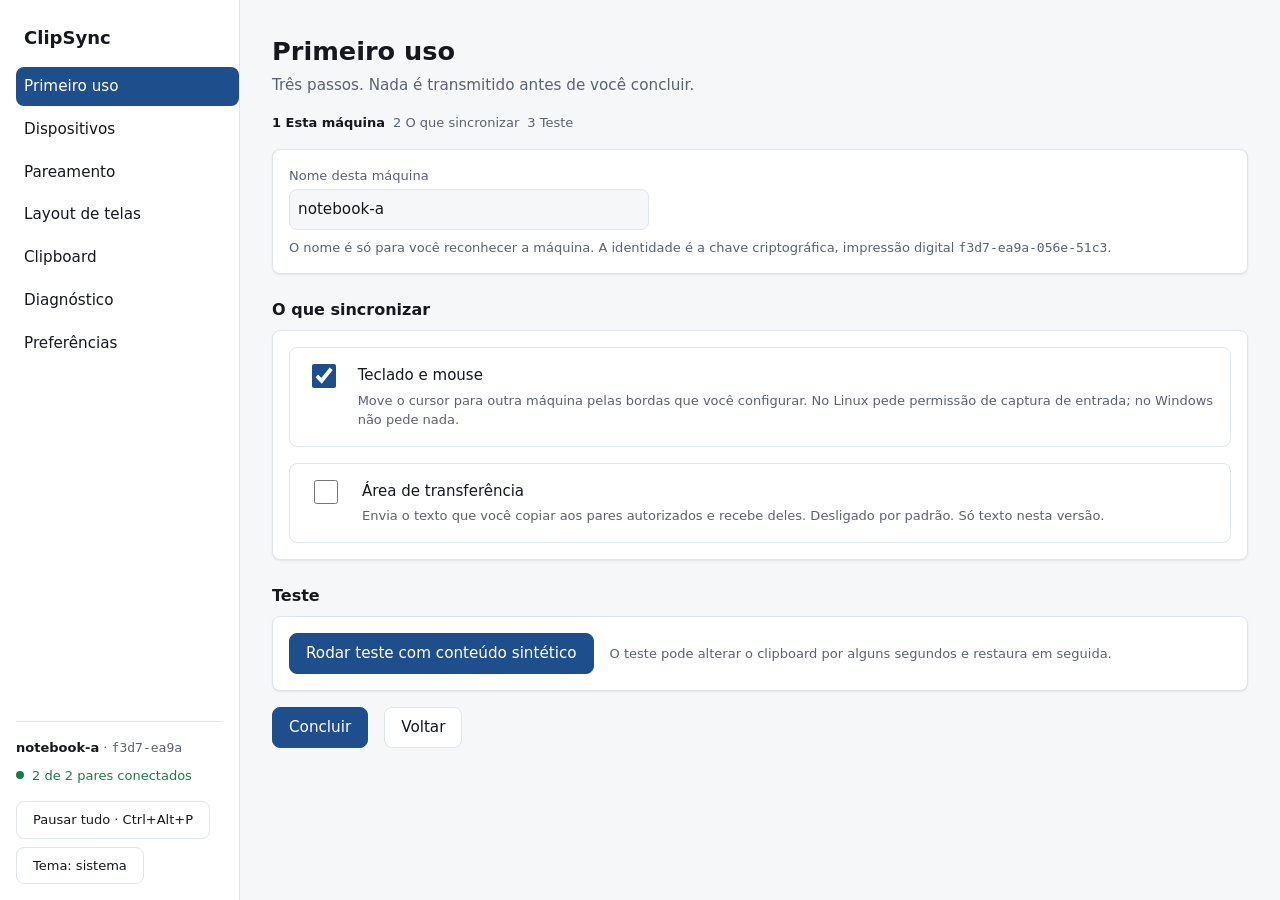
==== docs/telas/index.html @ 0b97f26d "adiciona o protótipo navegável das sete telas da interface" ====
<!doctype html>
<html lang="pt-BR">
<head>
<meta charset="utf-8">
<meta name="viewport" content="width=device-width, initial-scale=1">
<title>ClipSync · protótipo das telas</title>
<meta name="description" content="Protótipo navegável das sete telas do ClipSync: onboarding, dispositivos, pareamento, layout de telas, clipboard, diagnóstico e preferências.">
<meta name="author" content="João Pedro · montesouza.dev">
<style>
:root{--bg:#f6f7f9;--panel:#ffffff;--text:#15181d;--muted:#5b6270;--line:#dfe3ea;--accent:#1f4e8c;--accent-text:#ffffff;--ok:#1d7a4a;--warn:#9a6700;--err:#b4232c;--radius:8px;--shadow:0 1px 2px rgba(20,24,32,.08);--mono:"Geist Mono","JetBrains Mono",ui-monospace,SFMono-Regular,Menlo,monospace;--sans:Inter,"Inter Variable",system-ui,-apple-system,"Segoe UI",Roboto,sans-serif;--head:Geist,"Plus Jakarta Sans",Inter,system-ui,sans-serif}
@media (prefers-color-scheme:dark){:root:not([data-theme="light"]){--bg:#111418;--panel:#181c22;--text:#e8ebf0;--muted:#9aa3b2;--line:#2a3039;--accent:#7fb0f0;--accent-text:#0c1a2b;--ok:#5cc48a;--warn:#e2b23a;--err:#f07178;--shadow:0 1px 2px rgba(0,0,0,.4)}}
:root[data-theme="dark"]{--bg:#111418;--panel:#181c22;--text:#e8ebf0;--muted:#9aa3b2;--line:#2a3039;--accent:#7fb0f0;--accent-text:#0c1a2b;--ok:#5cc48a;--warn:#e2b23a;--err:#f07178;--shadow:0 1px 2px rgba(0,0,0,.4)}
*{box-sizing:border-box}html,body{margin:0;height:100%}
body{background:var(--bg);color:var(--text);font-family:var(--sans);font-size:clamp(14px,.95rem,16px);line-height:1.5}
.app{display:grid;grid-template-columns:240px 1fr;min-height:100vh}
nav{background:var(--panel);border-right:1px solid var(--line);display:flex;flex-direction:column;padding:16px}
.brand{font-family:var(--head);font-weight:600;font-size:18px;padding:8px 8px 16px}
nav button.tab{all:unset;cursor:pointer;display:block;width:100%;padding:8px;border-radius:var(--radius);margin-bottom:4px}
nav button.tab:hover{background:var(--bg)}nav button.tab[aria-current="page"]{background:var(--accent);color:var(--accent-text)}
nav button:focus-visible,button:focus-visible,input:focus-visible,select:focus-visible{outline:2px solid var(--accent);outline-offset:2px}
.navfoot{margin-top:auto;font-size:13px;color:var(--muted);border-top:1px solid var(--line);padding-top:16px}
.navfoot b{color:var(--text);font-weight:600}
main{padding:clamp(16px,3vw,32px);max-width:1040px}
h1{font-family:var(--head);font-size:clamp(22px,2vw,28px);margin:0 0 4px;font-weight:600}
h2{font-family:var(--head);font-size:16px;margin:24px 0 8px;font-weight:600}
.lead{color:var(--muted);margin:0 0 16px}
.card{background:var(--panel);border:1px solid var(--line);border-radius:var(--radius);box-shadow:var(--shadow);padding:16px;margin-bottom:16px}
.row{display:flex;gap:16px;flex-wrap:wrap;align-items:center}
.btn{font:inherit;border:1px solid var(--line);background:var(--panel);color:var(--text);padding:8px 16px;border-radius:var(--radius);cursor:pointer}
.btn.primary{background:var(--accent);color:var(--accent-text);border-color:var(--accent)}
.btn.danger{color:var(--err);border-color:var(--err)}
.btn[disabled]{opacity:.5;cursor:default}
label{display:block;font-size:13px;color:var(--muted);margin-bottom:4px}
input[type=text],select{font:inherit;width:100%;max-width:360px;padding:8px;border:1px solid var(--line);border-radius:var(--radius);background:var(--bg);color:var(--text)}
.mono{font-family:var(--mono);font-variant-numeric:tabular-nums}
.code{font-family:var(--mono);font-size:clamp(32px,4vw,48px);letter-spacing:.08em;text-align:center;padding:16px;border:1px dashed var(--line);border-radius:var(--radius)}
table{width:100%;border-collapse:collapse;font-size:14px}th,td{text-align:left;padding:8px;border-bottom:1px solid var(--line);vertical-align:top}th{color:var(--muted);font-weight:500}
td.num,th.num{font-family:var(--mono);font-variant-numeric:tabular-nums}
.state{display:inline-flex;align-items:center;gap:8px;font-size:13px}
.state::before{content:"";width:8px;height:8px;border-radius:50%;background:currentColor}
.ok{color:var(--ok)}.warn{color:var(--warn)}.err{color:var(--err)}.muted{color:var(--muted)}
.switch{display:flex;align-items:flex-start;gap:16px;padding:16px;border:1px solid var(--line);border-radius:var(--radius)}
.switch input{width:40px;height:24px;margin:0;accent-color:var(--accent)}
.steps{display:flex;gap:8px;margin-bottom:16px;font-size:13px;color:var(--muted)}.steps span[aria-current]{color:var(--text);font-weight:600}
.canvas{position:relative;height:360px;border:1px solid var(--line);border-radius:var(--radius);background:var(--bg);overflow:hidden}
.mon{position:absolute;border:2px solid var(--line);border-radius:4px;background:var(--panel);font-size:12px;padding:4px 8px;font-family:var(--mono)}
.mon.sel{border-color:var(--accent)}.seg{position:absolute;background:var(--accent);width:4px;border-radius:2px}
.link{position:absolute;height:2px;background:var(--accent);opacity:.6}
.kv{display:grid;grid-template-columns:180px 1fr;gap:8px 16px;font-size:14px}.kv dt{color:var(--muted)}.kv dd{margin:0}
.inbox-item{display:grid;grid-template-columns:1fr auto;gap:8px;padding:8px 0;border-bottom:1px solid var(--line)}
details summary{cursor:pointer;color:var(--accent)}
.empty{padding:32px;text-align:center;color:var(--muted);border:1px dashed var(--line);border-radius:var(--radius)}
.view{display:none}.view[data-active]{display:block}
footer{margin-top:32px;font-size:13px;color:var(--muted)}
@media (max-width:760px){.app{grid-template-columns:1fr}nav{border-right:0;border-bottom:1px solid var(--line)}}
</style>
</head>
<body>
<div class="app">
<nav aria-label="Seções">
  <div class="brand">ClipSync</div>
  <button class="tab" data-view="onboarding" aria-current="page">Primeiro uso</button>
  <button class="tab" data-view="dispositivos">Dispositivos</button>
  <button class="tab" data-view="pareamento">Pareamento</button>
  <button class="tab" data-view="layout">Layout de telas</button>
  <button class="tab" data-view="clipboard">Clipboard</button>
  <button class="tab" data-view="diagnostico">Diagnóstico</button>
  <button class="tab" data-view="preferencias">Preferências</button>
  <div class="navfoot">
    <div><b>notebook-a</b> · <span class="mono">f3d7-ea9a</span></div>
    <div class="state ok" style="margin-top:8px">2 de 2 pares conectados</div>
    <div style="margin-top:16px"><button class="btn" id="pausa" aria-pressed="false">Pausar tudo · Ctrl+Alt+P</button></div>
    <div style="margin-top:8px"><button class="btn" id="tema">Tema: sistema</button></div>
  </div>
</nav>
<main>

<section class="view" id="onboarding" data-active>
  <h1>Primeiro uso</h1>
  <p class="lead">Três passos. Nada é transmitido antes de você concluir.</p>
  <div class="steps"><span aria-current="step">1 Esta máquina</span><span>2 O que sincronizar</span><span>3 Teste</span></div>
  <div class="card">
    <label for="nome">Nome desta máquina</label>
    <input type="text" id="nome" value="notebook-a">
    <p class="muted" style="font-size:13px;margin:8px 0 0">O nome é só para você reconhecer a máquina. A identidade é a chave criptográfica, impressão digital <span class="mono">f3d7-ea9a-056e-51c3</span>.</p>
  </div>
  <h2>O que sincronizar</h2>
  <div class="card" style="display:grid;gap:16px">
    <div class="switch"><input type="checkbox" checked id="m-input" aria-describedby="d-input"><div><label for="m-input" style="color:var(--text);font-size:15px">Teclado e mouse</label><div id="d-input" class="muted" style="font-size:13px">Move o cursor para outra máquina pelas bordas que você configurar. No Linux pede permissão de captura de entrada; no Windows não pede nada.</div></div></div>
    <div class="switch"><input type="checkbox" id="m-clip" aria-describedby="d-clip"><div><label for="m-clip" style="color:var(--text);font-size:15px">Área de transferência</label><div id="d-clip" class="muted" style="font-size:13px">Envia o texto que você copiar aos pares autorizados e recebe deles. Desligado por padrão. Só texto nesta versão.</div></div></div>
  </div>
  <h2>Teste</h2>
  <div class="card row"><button class="btn primary">Rodar teste com conteúdo sintético</button><span class="muted" style="font-size:13px">O teste pode alterar o clipboard por alguns segundos e restaura em seguida.</span></div>
  <div class="row"><button class="btn primary">Concluir</button><button class="btn">Voltar</button></div>
</section>

<section class="view" id="dispositivos">
  <h1>Dispositivos</h1>
  <p class="lead">Quem pode enviar, quem pode receber e quem pode controlar esta máquina.</p>
  <div class="row" style="margin-bottom:16px"><button class="btn primary">Parear novo dispositivo</button></div>
  <div class="card" style="padding:0">
  <table>
    <thead><tr><th>Nome</th><th>Estado</th><th>Endereço</th><th>Clipboard</th><th>Controle</th><th>Última atividade</th></tr></thead>
    <tbody>
      <tr><td><b>pc-pessoal</b><div class="mono muted" style="font-size:12px">aa31-537a</div></td><td><span class="state ok">conectado</span></td><td class="num">192.168.115.30:47800</td><td>envia e recebe</td><td>controla esta máquina</td><td class="num">há 2 min</td></tr>
      <tr><td><b>pc-de-casa</b><div class="mono muted" style="font-size:12px">1bc6-7a55</div></td><td><span class="state warn">offline</span></td><td class="num">192.168.115.41:47800</td><td>só recebe</td><td>não</td><td class="num">ontem, 22:14</td></tr>
      <tr><td><b>notebook-antigo</b><div class="mono muted" style="font-size:12px">817a-ab9c</div></td><td><span class="state err">bloqueado: chave mudou</span></td><td class="num">192.168.115.55:47800</td><td>pausado</td><td>não</td><td class="num">12 out</td></tr>
    </tbody>
  </table>
  </div>
  <h2>pc-pessoal</h2>
  <div class="card">
    <div class="kv"><dt>Permissões que esta máquina concede</dt><dd>
      <div class="row"><label style="margin:0"><input type="checkbox" checked> pode me enviar clipboard</label><label style="margin:0"><input type="checkbox" checked> pode receber meu clipboard</label><label style="margin:0"><input type="checkbox" checked> pode controlar meu teclado e mouse</label></div>
      <p class="muted" style="font-size:13px;margin:8px 0 0">Conceder controle é confiança total: esse dispositivo pode digitar e clicar qualquer coisa aqui enquanto estiver autorizado.</p></dd></div>
    <div class="row" style="margin-top:16px"><button class="btn">Pausar este par</button><button class="btn">Reparear</button><button class="btn danger">Revogar</button></div>
  </div>
</section>

<section class="view" id="pareamento">
  <h1>Pareamento</h1>
  <p class="lead">Confirme o mesmo código nas duas máquinas. O código vem da conexão, não da rede.</p>
  <div class="card">
    <div class="row" style="margin-bottom:16px"><button class="btn primary" aria-pressed="true">Aceitar pareamento</button><button class="btn">Conectar a outra máquina</button></div>
    <div class="kv"><dt>Endereço desta máquina</dt><dd class="mono">192.168.115.12:47900</dd><dt>Tempo restante</dt><dd class="mono">1:42</dd></div>
    <div style="margin:16px 0 8px">Par: <b>pc-pessoal</b> · <span class="mono">aa31-537a-d810-b104</span> · módulos: clipboard, input</div>
    <div class="code">241 015</div>
    <p style="margin:16px 0 8px">Confirme que a outra máquina mostra o mesmo código.</p>
    <div class="row"><button class="btn primary">São iguais</button><button class="btn danger">São diferentes, cancelar</button></div>
  </div>
  <h2>Permissões iniciais</h2>
  <div class="card">
    <div class="row"><label style="margin:0"><input type="checkbox" checked> recebe clipboard</label><label style="margin:0"><input type="checkbox" checked> envia clipboard</label><label style="margin:0"><input type="checkbox"> pode me controlar</label></div>
    <div class="row" style="margin-top:16px"><button class="btn primary">Concluir</button></div>
  </div>
</section>

<section class="view" id="layout">
  <h1>Layout de telas</h1>
  <p class="lead">Ligue um trecho de borda de um monitor à borda de um monitor de outra máquina. Bordas entre monitores da mesma máquina não cruzam.</p>
  <div class="canvas" aria-label="Monitores em escala">
    <div class="mon" style="left:32px;top:72px;width:240px;height:135px">pc-pessoal · DP-1<br>2560×1440</div>
    <div class="mon sel" style="left:280px;top:72px;width:240px;height:135px">pc-pessoal · HDMI-1<br>1920×1080</div>
    <div class="seg" style="left:518px;top:140px;height:66px" aria-label="segmento selecionado: metade inferior da borda direita"></div>
    <div class="link" style="left:522px;top:172px;width:120px"></div>
    <div class="mon" style="left:642px;top:150px;width:192px;height:108px">notebook-a · eDP-1<br>1920×1080</div>
    <div class="mon" style="left:32px;top:250px;width:192px;height:108px;border-style:dashed">pc-de-casa · offline<br>1920×1080</div>
  </div>
  <div class="card" style="margin-top:16px">
    <div class="kv">
      <dt>Segmento selecionado</dt><dd>pc-pessoal · HDMI-1 · borda direita · de 50% a 100%</dd>
      <dt>Destino</dt><dd><select><option>notebook-a · eDP-1 · borda esquerda</option><option>pc-de-casa · eDP-1 · borda esquerda</option></select></dd>
      <dt>Atalho direto</dt><dd class="mono">Ctrl+Alt+2</dd>
    </div>
    <div class="row" style="margin-top:16px"><button class="btn primary">Salvar ligação</button><button class="btn danger">Remover</button></div>
  </div>
  <div class="card">
    <h2 style="margin-top:0">Ligações</h2>
    <table><thead><tr><th>De</th><th>Para</th><th>Atalho</th><th></th></tr></thead><tbody>
      <tr><td>pc-pessoal · HDMI-1 · direita 50–100%</td><td>notebook-a · eDP-1 · esquerda</td><td class="num">Ctrl+Alt+2</td><td><button class="btn">Remover</button></td></tr>
    </tbody></table>
    <div class="row" style="margin-top:16px"><label style="margin:0"><input type="checkbox" checked> cantos mortos (8 px)</label><label style="margin:0"><input type="checkbox"> travar nesta tela · Scroll Lock</label><button class="btn">Copiar layout para os pares</button></div>
  </div>
</section>

<section class="view" id="clipboard">
  <h1>Clipboard</h1>
  <p class="lead">Texto copiado aqui vai aos pares autorizados. O que chega fica na caixa até você decidir.</p>
  <div class="card">
    <div class="kv">
      <dt>Módulo</dt><dd><span class="state ok">ligado</span> · adaptador <span class="mono">x11-xfixes</span> via XWayland · plataforma: validada para texto</dd>
      <dt>Modo</dt><dd><select><option>automático: aplica e registra na caixa</option><option>manual: só caixa</option><option>com confirmação</option></select></dd>
      <dt>Interruptores</dt><dd class="row"><label style="margin:0"><input type="checkbox"> pausar captura</label><label style="margin:0"><input type="checkbox"> modo privado (nada entra nem sai)</label></dd>
    </div>
  </div>
  <h2>Caixa de recebidos</h2>
  <div class="card">
    <div class="inbox-item"><div><b>pc-pessoal</b> · <span class="num">15:40:37</span> · texto · <span class="num">10 bytes</span> · <span class="state ok">aplicado</span><details><summary>Mostrar prévia</summary><div class="mono" style="margin-top:8px">olá ção</div></details></div><div class="row"><button class="btn">Copiar</button><button class="btn">Descartar</button></div></div>
    <div class="inbox-item"><div><b>pc-de-casa</b> · <span class="num">15:12:03</span> · texto · <span class="num">2,1 KiB</span> · <span class="state warn">recusado: pausado</span></div><div class="row"><button class="btn" disabled>Copiar</button><button class="btn">Descartar</button></div></div>
    <p class="muted" style="font-size:13px;margin:16px 0 0">Itens expiram em 10 minutos e não são gravados em disco nesta versão.</p>
  </div>
</section>

<section class="view" id="diagnostico">
  <h1>Diagnóstico</h1>
  <p class="lead">O que o sistema oferece, o que o ClipSync está usando e por que algo foi bloqueado.</p>
  <div class="card"><h2 style="margin-top:0">Sistema</h2><div class="kv">
    <dt>Sistema operacional</dt><dd>Ubuntu 26.04.1 LTS · GNOME 50.1 · Wayland</dd>
    <dt>XWayland</dt><dd><span class="state ok">DISPLAY=:0, servidor X11 respondendo</span></dd>
    <dt>Portais</dt><dd>InputCapture v1 · RemoteDesktop v2 · teclado, ponteiro, touchscreen</dd>
    <dt>Monitores</dt><dd class="mono">eDP-1 1920×1080 @ 0,0</dd>
  </div></div>
  <div class="card"><h2 style="margin-top:0">Adaptadores</h2><div class="kv">
    <dt>Clipboard</dt><dd><span class="state ok">x11-xfixes</span> · data-control ausente no compositor: observação pela ponte XWayland</dd>
    <dt>Captura</dt><dd><span class="state ok">portal-inputcapture</span> · 1 diálogo por sessão</dd>
    <dt>Emulação</dt><dd><span class="state ok">portal-remotedesktop</span> · token salvo, sem novo diálogo</dd>
  </div></div>
  <div class="card"><h2 style="margin-top:0">Conflitos</h2>
    <div class="state warn">Input Leap em execução (Flatpak, cliente de 192.168.115.30): os dois podem disputar teclado e mouse. Pause um deles.</div>
    <div class="state ok" style="margin-top:8px">Barrier não detectado</div>
  </div>
  <div class="card"><h2 style="margin-top:0">Rede e últimos bloqueios</h2>
    <table><thead><tr><th>Par</th><th>RTT</th><th>Entrada p95</th><th>Último bloqueio</th></tr></thead><tbody>
      <tr><td>pc-pessoal</td><td class="num">1,2 ms</td><td class="num">0,4 ms</td><td class="muted">nenhum</td></tr>
      <tr><td>pc-de-casa</td><td class="num">—</td><td class="num">—</td><td>15:12 · oferta recusada: pausado</td></tr>
    </tbody></table>
    <div class="row" style="margin-top:16px"><button class="btn">Exportar pacote de suporte</button><span class="muted" style="font-size:13px">Mostra o que vai no pacote antes de gerar; sem conteúdo de clipboard, teclas ou chaves.</span></div>
  </div>
</section>

<section class="view" id="preferencias">
  <h1>Preferências</h1>
  <p class="lead">Atalhos, inicialização, notificações e aparência.</p>
  <div class="card"><h2 style="margin-top:0">Atalhos</h2><table><tbody>
    <tr><td>Abrir o ClipSync</td><td class="num">Ctrl+Alt+C</td><td><button class="btn">Alterar</button></td></tr>
    <tr><td>Pausar tudo</td><td class="num">Ctrl+Alt+P</td><td><button class="btn">Alterar</button></td></tr>
    <tr><td>Enviar clipboard uma vez</td><td class="num">Ctrl+Alt+S</td><td><button class="btn">Alterar</button></td></tr>
    <tr><td>Travar nesta tela</td><td class="num">Scroll Lock</td><td><button class="btn">Alterar</button></td></tr>
  </tbody></table></div>
  <div class="card"><h2 style="margin-top:0">Inicialização</h2><label style="margin:0;color:var(--text)"><input type="checkbox"> iniciar o agente com a sessão (pede confirmação uma vez)</label></div>
  <div class="card"><h2 style="margin-top:0">Notificações</h2>
    <label style="margin:0 0 8px;color:var(--text)"><input type="checkbox" checked> item recebido (mostra só a origem, nunca o conteúdo)</label>
    <label style="margin:0 0 8px;color:var(--text)"><input type="checkbox" checked> dispositivo conectou ou desconectou</label>
    <label style="margin:0;color:var(--text)"><input type="checkbox"> bloqueio por política</label>
  </div>
  <div class="card"><h2 style="margin-top:0">Aparência e idioma</h2><div class="row">
    <div><label for="tema-sel">Tema</label><select id="tema-sel"><option>sistema</option><option>claro</option><option>escuro</option></select></div>
    <div><label for="idioma">Idioma</label><select id="idioma"><option>português (Brasil)</option><option>English</option></select></div>
    <label style="margin:0;color:var(--text)"><input type="checkbox"> reduzir movimento</label>
  </div></div>
  <footer>ClipSync 0.1 · MVP de 2026-10-27 · licença a definir · feito por montesouza.dev</footer>
</section>

</main>
</div>
<script>
(function(){
  var tabs=document.querySelectorAll('nav .tab'),views=document.querySelectorAll('.view');
  function show(id){views.forEach(function(v){if(v.id===id)v.setAttribute('data-active','');else v.removeAttribute('data-active')});tabs.forEach(function(t){if(t.dataset.view===id)t.setAttribute('aria-current','page');else t.removeAttribute('aria-current')});try{localStorage.setItem('clipsync-view',id)}catch(e){}}
  tabs.forEach(function(t){t.addEventListener('click',function(){show(t.dataset.view)})});
  var saved=null;try{saved=localStorage.getItem('clipsync-view')}catch(e){}
  if(saved&&document.getElementById(saved))show(saved);
  var p=document.getElementById('pausa');p.addEventListener('click',function(){var on=p.getAttribute('aria-pressed')==='true';p.setAttribute('aria-pressed',String(!on));p.textContent=(!on?'Retomar · Ctrl+Alt+P':'Pausar tudo · Ctrl+Alt+P')});
  var t=document.getElementById('tema'),modes=['sistema','claro','escuro'],i=0;
  t.addEventListener('click',function(){i=(i+1)%3;var m=modes[i];t.textContent='Tema: '+m;var r=document.documentElement;if(m==='claro')r.setAttribute('data-theme','light');else if(m==='escuro')r.setAttribute('data-theme','dark');else r.removeAttribute('data-theme')});
})();
</script>
</body>
</html>
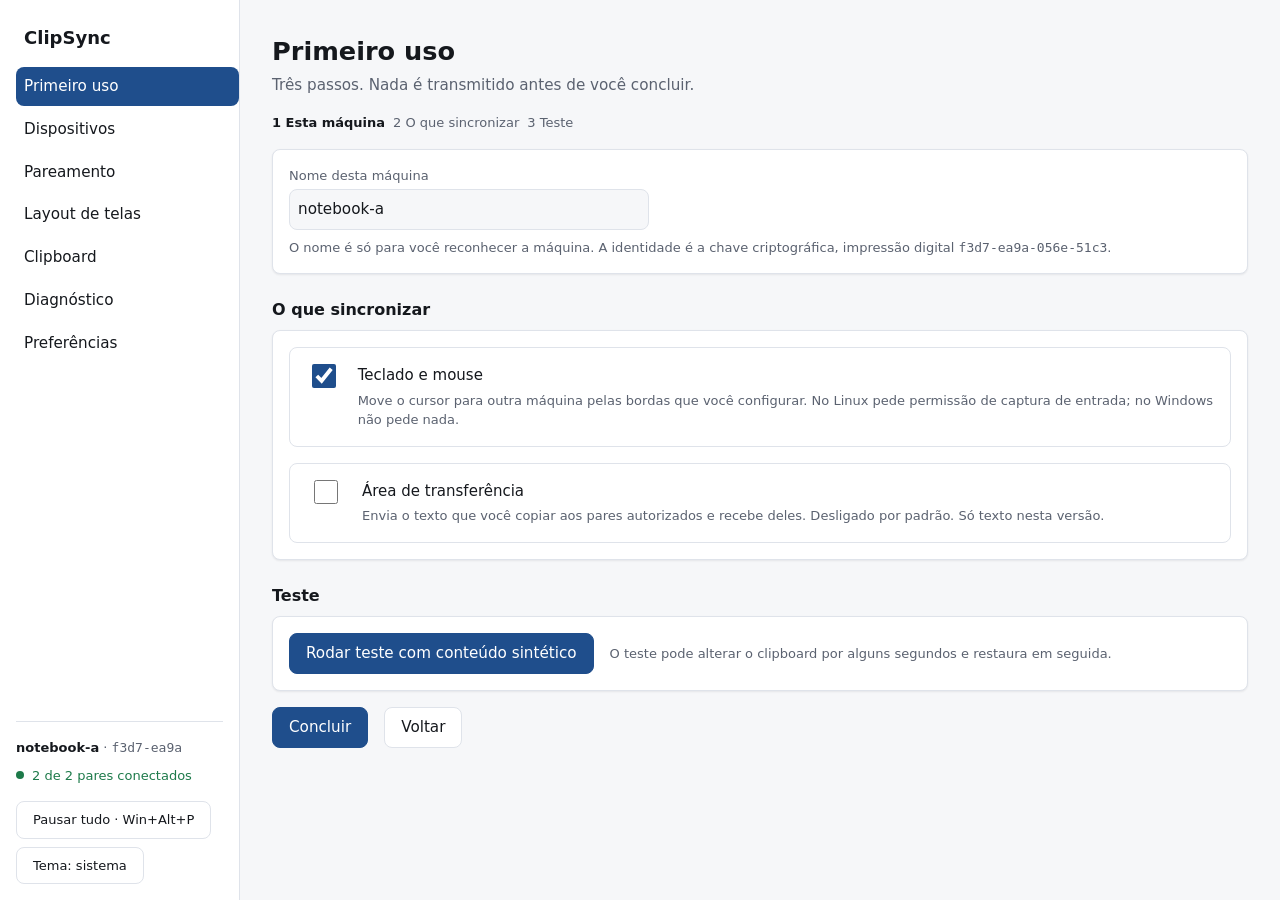
==== commit 0e760396: "troca o modificador dos atalhos para a tecla Windows e põe malha de 16 px no layout de telas" ====
--- a/docs/telas/index.html
+++ b/docs/telas/index.html
@@ -42,7 +42,7 @@
 .switch{display:flex;align-items:flex-start;gap:16px;padding:16px;border:1px solid var(--line);border-radius:var(--radius)}
 .switch input{width:40px;height:24px;margin:0;accent-color:var(--accent)}
 .steps{display:flex;gap:8px;margin-bottom:16px;font-size:13px;color:var(--muted)}.steps span[aria-current]{color:var(--text);font-weight:600}
-.canvas{position:relative;height:360px;border:1px solid var(--line);border-radius:var(--radius);background:var(--bg);overflow:hidden}
+.canvas{position:relative;height:360px;border:1px solid var(--line);border-radius:var(--radius);background:var(--bg) radial-gradient(circle,var(--line) 1px,transparent 1.5px) 0 0/16px 16px;overflow:hidden}
 .mon{position:absolute;border:2px solid var(--line);border-radius:4px;background:var(--panel);font-size:12px;padding:4px 8px;font-family:var(--mono)}
 .mon.sel{border-color:var(--accent)}.seg{position:absolute;background:var(--accent);width:4px;border-radius:2px}
 .link{position:absolute;height:2px;background:var(--accent);opacity:.6}
@@ -69,7 +69,7 @@
   <div class="navfoot">
     <div><b>notebook-a</b> · <span class="mono">f3d7-ea9a</span></div>
     <div class="state ok" style="margin-top:8px">2 de 2 pares conectados</div>
-    <div style="margin-top:16px"><button class="btn" id="pausa" aria-pressed="false">Pausar tudo · Ctrl+Alt+P</button></div>
+    <div style="margin-top:16px"><button class="btn" id="pausa" aria-pressed="false">Pausar tudo · Win+Alt+P</button></div>
     <div style="margin-top:8px"><button class="btn" id="tema">Tema: sistema</button></div>
   </div>
 </nav>
@@ -138,28 +138,29 @@
 <section class="view" id="layout">
   <h1>Layout de telas</h1>
   <p class="lead">Ligue um trecho de borda de um monitor à borda de um monitor de outra máquina. Bordas entre monitores da mesma máquina não cruzam.</p>
-  <div class="canvas" aria-label="Monitores em escala">
-    <div class="mon" style="left:32px;top:72px;width:240px;height:135px">pc-pessoal · DP-1<br>2560×1440</div>
-    <div class="mon sel" style="left:280px;top:72px;width:240px;height:135px">pc-pessoal · HDMI-1<br>1920×1080</div>
-    <div class="seg" style="left:518px;top:140px;height:66px" aria-label="segmento selecionado: metade inferior da borda direita"></div>
-    <div class="link" style="left:522px;top:172px;width:120px"></div>
-    <div class="mon" style="left:642px;top:150px;width:192px;height:108px">notebook-a · eDP-1<br>1920×1080</div>
-    <div class="mon" style="left:32px;top:250px;width:192px;height:108px;border-style:dashed">pc-de-casa · offline<br>1920×1080</div>
+  <div class="canvas" aria-label="Monitores em escala sobre malha de 16 px; arrastar encaixa na malha">
+    <div class="mon" style="left:32px;top:64px;width:240px;height:136px">pc-pessoal · DP-1<br>2560×1440</div>
+    <div class="mon sel" style="left:288px;top:64px;width:240px;height:136px">pc-pessoal · HDMI-1<br>1920×1080</div>
+    <div class="seg" style="left:526px;top:132px;height:68px" aria-label="segmento selecionado: metade inferior da borda direita"></div>
+    <div class="link" style="left:530px;top:164px;width:110px"></div>
+    <div class="mon" style="left:640px;top:144px;width:192px;height:112px">notebook-a · eDP-1<br>1920×1080</div>
+    <div class="mon" style="left:32px;top:256px;width:192px;height:80px;border-style:dashed">pc-de-casa · offline<br>1920×1080</div>
+    <p class="muted" style="position:absolute;left:16px;bottom:8px;margin:0;font-size:12px">Malha de 16 px: ao arrastar, o dispositivo encaixa no ponto mais próximo.</p>
   </div>
   <div class="card" style="margin-top:16px">
     <div class="kv">
       <dt>Segmento selecionado</dt><dd>pc-pessoal · HDMI-1 · borda direita · de 50% a 100%</dd>
       <dt>Destino</dt><dd><select><option>notebook-a · eDP-1 · borda esquerda</option><option>pc-de-casa · eDP-1 · borda esquerda</option></select></dd>
-      <dt>Atalho direto</dt><dd class="mono">Ctrl+Alt+2</dd>
+      <dt>Atalho direto</dt><dd class="mono">Win+Alt+2</dd>
     </div>
     <div class="row" style="margin-top:16px"><button class="btn primary">Salvar ligação</button><button class="btn danger">Remover</button></div>
   </div>
   <div class="card">
     <h2 style="margin-top:0">Ligações</h2>
     <table><thead><tr><th>De</th><th>Para</th><th>Atalho</th><th></th></tr></thead><tbody>
-      <tr><td>pc-pessoal · HDMI-1 · direita 50–100%</td><td>notebook-a · eDP-1 · esquerda</td><td class="num">Ctrl+Alt+2</td><td><button class="btn">Remover</button></td></tr>
+      <tr><td>pc-pessoal · HDMI-1 · direita 50–100%</td><td>notebook-a · eDP-1 · esquerda</td><td class="num">Win+Alt+2</td><td><button class="btn">Remover</button></td></tr>
     </tbody></table>
-    <div class="row" style="margin-top:16px"><label style="margin:0"><input type="checkbox" checked> cantos mortos (8 px)</label><label style="margin:0"><input type="checkbox"> travar nesta tela · Scroll Lock</label><button class="btn">Copiar layout para os pares</button></div>
+    <div class="row" style="margin-top:16px"><label style="margin:0"><input type="checkbox" checked> cantos mortos (8 px)</label><label style="margin:0"><input type="checkbox"> travar nesta tela · Win+Alt+L</label><button class="btn">Copiar layout para os pares</button></div>
   </div>
 </section>
 
@@ -212,9 +213,9 @@
   <h1>Preferências</h1>
   <p class="lead">Atalhos, inicialização, notificações e aparência.</p>
   <div class="card"><h2 style="margin-top:0">Atalhos</h2><table><tbody>
-    <tr><td>Abrir o ClipSync</td><td class="num">Ctrl+Alt+C</td><td><button class="btn">Alterar</button></td></tr>
-    <tr><td>Pausar tudo</td><td class="num">Ctrl+Alt+P</td><td><button class="btn">Alterar</button></td></tr>
-    <tr><td>Enviar clipboard uma vez</td><td class="num">Ctrl+Alt+S</td><td><button class="btn">Alterar</button></td></tr>
+    <tr><td>Abrir o ClipSync</td><td class="num">Win+Alt+C</td><td><button class="btn">Alterar</button></td></tr>
+    <tr><td>Pausar tudo</td><td class="num">Win+Alt+P</td><td><button class="btn">Alterar</button></td></tr>
+    <tr><td>Enviar clipboard uma vez</td><td class="num">Win+Alt+V</td><td><button class="btn">Alterar</button></td></tr>
     <tr><td>Travar nesta tela</td><td class="num">Scroll Lock</td><td><button class="btn">Alterar</button></td></tr>
   </tbody></table></div>
   <div class="card"><h2 style="margin-top:0">Inicialização</h2><label style="margin:0;color:var(--text)"><input type="checkbox"> iniciar o agente com a sessão (pede confirmação uma vez)</label></div>
@@ -240,7 +241,7 @@
   tabs.forEach(function(t){t.addEventListener('click',function(){show(t.dataset.view)})});
   var saved=null;try{saved=localStorage.getItem('clipsync-view')}catch(e){}
   if(saved&&document.getElementById(saved))show(saved);
-  var p=document.getElementById('pausa');p.addEventListener('click',function(){var on=p.getAttribute('aria-pressed')==='true';p.setAttribute('aria-pressed',String(!on));p.textContent=(!on?'Retomar · Ctrl+Alt+P':'Pausar tudo · Ctrl+Alt+P')});
+  var p=document.getElementById('pausa');p.addEventListener('click',function(){var on=p.getAttribute('aria-pressed')==='true';p.setAttribute('aria-pressed',String(!on));p.textContent=(!on?'Retomar · Win+Alt+P':'Pausar tudo · Win+Alt+P')});
   var t=document.getElementById('tema'),modes=['sistema','claro','escuro'],i=0;
   t.addEventListener('click',function(){i=(i+1)%3;var m=modes[i];t.textContent='Tema: '+m;var r=document.documentElement;if(m==='claro')r.setAttribute('data-theme','light');else if(m==='escuro')r.setAttribute('data-theme','dark');else r.removeAttribute('data-theme')});
 })();
